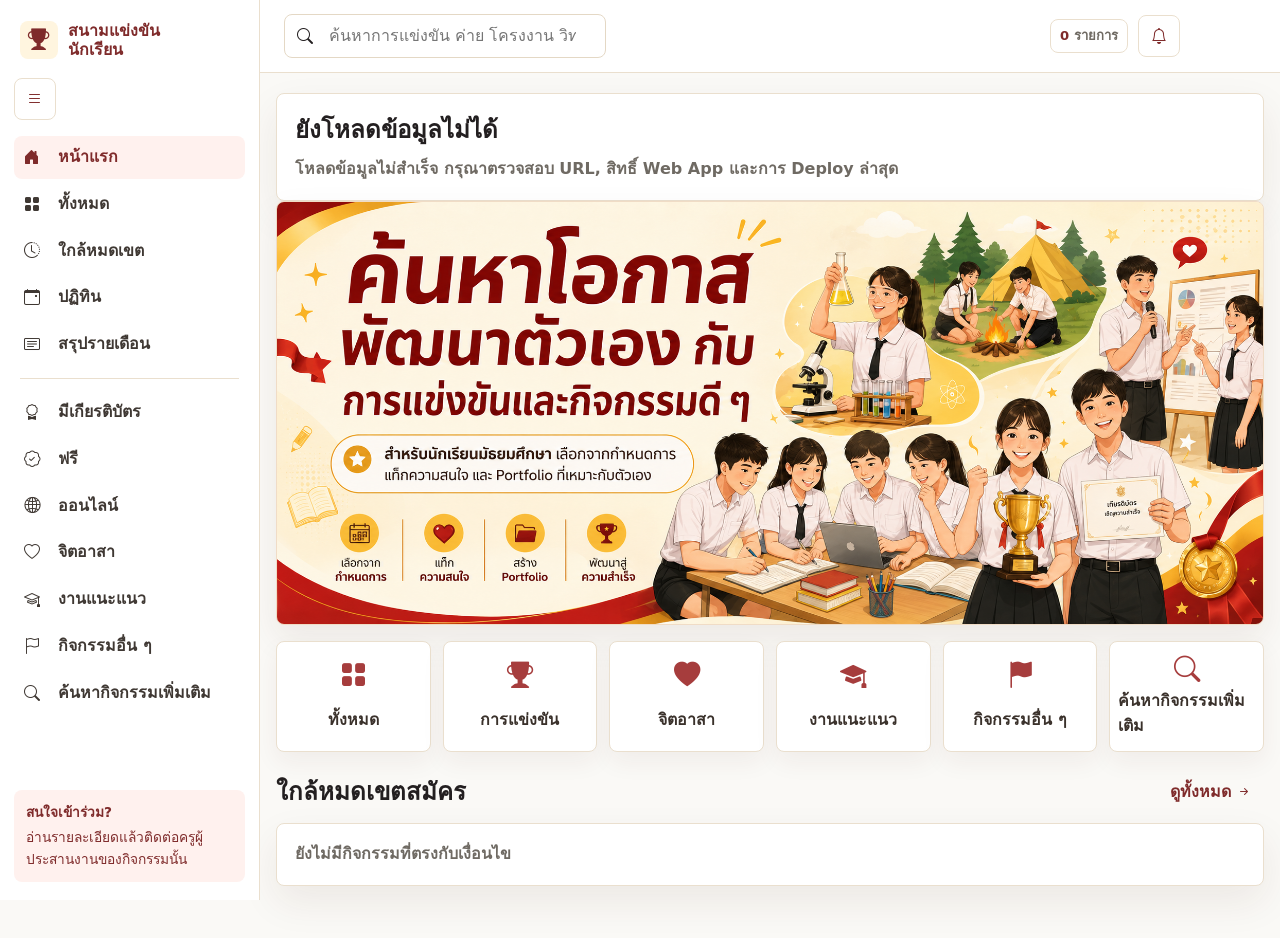
==== docs/index.html @ 552d6676 "Update home banner and event discovery" ====
<!doctype html>
<html lang="th">
<head>
  <meta charset="utf-8">
  <meta name="viewport" content="width=device-width, initial-scale=1">
  <title>สนามแข่งขันนักเรียน</title>
  <link rel="stylesheet" href="https://cdn.jsdelivr.net/npm/bootstrap-icons@1.13.1/font/bootstrap-icons.min.css">
  <link rel="stylesheet" href="style.css?v=20260614-home-banner">
  <script src="script.js?v=20260614-home-banner" defer></script>
</head>
<body>
  <div class="app-shell" id="appShell">
    <aside class="sidebar" aria-label="เมนูหลัก">
      <div class="brand">
        <span class="brand-icon"><i class="bi bi-trophy-fill" aria-hidden="true"></i></span>
        <span class="brand-text">สนามแข่งขัน<br>นักเรียน</span>
      </div>

      <button class="sidebar-collapse icon-only" id="sidebarToggle" type="button" aria-label="ย่อหรือขยายแถบเมนู"><i class="bi bi-list" aria-hidden="true"></i></button>

      <nav class="side-nav">
        <button class="side-item is-active" type="button" data-tab="home">
          <i class="bi bi-house-door-fill" aria-hidden="true"></i><span>หน้าแรก</span>
        </button>
        <button class="side-item" type="button" data-tab="all">
          <i class="bi bi-grid-fill" aria-hidden="true"></i><span>ทั้งหมด</span>
        </button>
        <button class="side-item" type="button" data-tab="deadline">
          <i class="bi bi-clock-history" aria-hidden="true"></i><span>ใกล้หมดเขต</span>
        </button>
        <button class="side-item" type="button" data-tab="calendar">
          <i class="bi bi-calendar-event" aria-hidden="true"></i><span>ปฏิทิน</span>
        </button>
        <button class="side-item" type="button" data-tab="summary">
          <i class="bi bi-card-text" aria-hidden="true"></i><span>สรุปรายเดือน</span>
        </button>

        <div class="side-divider" role="presentation"></div>

        <button class="side-item" type="button" data-side-filter="feature" data-value="มีเกียรติบัตร">
          <i class="bi bi-award" aria-hidden="true"></i><span>มีเกียรติบัตร</span>
        </button>
        <button class="side-item" type="button" data-side-filter="feature" data-value="ฟรี">
          <i class="bi bi-patch-check" aria-hidden="true"></i><span>ฟรี</span>
        </button>
        <button class="side-item" type="button" data-side-filter="feature" data-value="ออนไลน์">
          <i class="bi bi-globe2" aria-hidden="true"></i><span>ออนไลน์</span>
        </button>
        <button class="side-item" type="button" data-side-filter="type" data-value="จิตอาสา">
          <i class="bi bi-heart" aria-hidden="true"></i><span>จิตอาสา</span>
        </button>
        <button class="side-item" type="button" data-side-filter="type" data-value="งานแนะแนว">
          <i class="bi bi-mortarboard" aria-hidden="true"></i><span>งานแนะแนว</span>
        </button>
        <button class="side-item" type="button" data-side-filter="type" data-value="กิจกรรมอื่น ๆ">
          <i class="bi bi-flag" aria-hidden="true"></i><span>กิจกรรมอื่น ๆ</span>
        </button>
        <a class="side-item side-link" href="https://www.camphub.in.th/medical-health/doctor/" target="_blank" rel="noopener">
          <i class="bi bi-search" aria-hidden="true"></i><span>ค้นหากิจกรรมเพิ่มเติม</span>
        </a>
      </nav>

      <div class="sidebar-note">
        <strong>สนใจเข้าร่วม?</strong>
        <span>อ่านรายละเอียดแล้วติดต่อครูผู้ประสานงานของกิจกรรมนั้น</span>
      </div>
    </aside>

    <div class="app-main">
      <header class="topbar">
        <button class="mobile-menu icon-only" id="mobileSidebarToggle" type="button" aria-label="เปิดหรือปิดเมนู"><i class="bi bi-list" aria-hidden="true"></i></button>
        <div class="search-shell">
          <label class="sr-only" for="searchInput">ค้นหา</label>
          <i class="bi bi-search" aria-hidden="true"></i>
          <input id="searchInput" type="search" placeholder="ค้นหาการแข่งขัน ค่าย โครงงาน วิทย์ ภาษาอังกฤษ...">
        </div>
        <div class="top-actions">
          <span class="count-badge"><strong id="totalCount">0</strong><span>รายการ</span></span>
          <button class="icon-button icon-only" type="button" aria-label="แจ้งเตือน"><i class="bi bi-bell" aria-hidden="true"></i></button>
        </div>
      </header>

      <main class="main-content">
        <section class="status-panel" id="loadingPanel" hidden>
          <p>กำลังโหลดข้อมูลกิจกรรม...</p>
        </section>

        <section class="status-panel error-panel" id="errorPanel" hidden>
          <h2>ยังโหลดข้อมูลไม่ได้</h2>
          <p id="errorMessage">กรุณาตรวจสอบ DATA_URL ในไฟล์ docs/script.js</p>
        </section>

        <section class="filter-panel" id="filterPanel" aria-label="ตัวกรองกิจกรรม" hidden>
          <div class="filter-title"><i class="bi bi-funnel" aria-hidden="true"></i>กรองข้อมูล</div>
          <div class="filters">
            <div>
              <label for="typeFilter">ประเภท</label>
              <select id="typeFilter"></select>
            </div>
            <div>
              <label for="categoryFilter">หมวดหมู่</label>
              <select id="categoryFilter"></select>
            </div>
            <div>
              <label for="levelFilter">ระดับชั้น</label>
              <select id="levelFilter"></select>
            </div>
            <div>
              <label for="interestFilter">แท็กความสนใจ</label>
              <select id="interestFilter"></select>
            </div>
            <div>
              <label for="featureFilter">แท็กคุณสมบัติ</label>
              <select id="featureFilter"></select>
            </div>
            <div>
              <label for="portfolioFilter">Portfolio</label>
              <select id="portfolioFilter"></select>
            </div>
            <div>
              <label for="sortSelect">เรียงตาม</label>
              <select id="sortSelect">
                <option value="registerOpenDate">วันเปิดสมัคร</option>
                <option value="registerCloseDate">วันปิดสมัคร</option>
                <option value="submissionDate">วันส่งผลงาน</option>
                <option value="eventStartDate">วันเริ่มแข่งขัน/กิจกรรม</option>
              </select>
            </div>
          </div>

          <div class="toolbar-actions">
            <button class="secondary-button" id="resetFiltersButton" type="button"><i class="bi bi-arrow-counterclockwise" aria-hidden="true"></i>ล้างตัวกรอง</button>
            <p class="result-note" id="resultNote" aria-live="polite"></p>
          </div>
        </section>

        <section class="content-view" id="homeView" aria-label="หน้าแรก"></section>
        <section class="content-view" id="allView" aria-label="รายการกิจกรรมทั้งหมด" hidden></section>
        <section class="content-view" id="deadlineView" aria-label="รายการใกล้หมดเขต" hidden></section>
        <section class="content-view" id="calendarView" aria-label="ปฏิทินกิจกรรม" hidden></section>
        <section class="content-view" id="detailView" aria-label="รายละเอียดกิจกรรม" hidden></section>
        <section class="content-view" id="summaryView" aria-label="สรุปประชาสัมพันธ์" hidden>
          <div class="summary-controls">
            <div class="segmented" role="group" aria-label="ช่วงเวลาสรุป">
              <button class="segment is-active" type="button" data-summary-mode="week">รายสัปดาห์</button>
              <button class="segment" type="button" data-summary-mode="month">รายเดือน</button>
            </div>
            <button class="primary-button" id="copySummaryButton" type="button"><i class="bi bi-clipboard" aria-hidden="true"></i>คัดลอกข้อความประชาสัมพันธ์</button>
          </div>
          <div id="summaryContent"></div>
        </section>
      </main>
    </div>
  </div>

  <div class="toast" id="toast" role="status" aria-live="polite" hidden></div>
</body>
</html>
---- docs/style.css ----
:root {
  color-scheme: light;
  --bg: #faf9f6;
  --surface: #ffffff;
  --surface-soft: #fbfaf7;
  --ink: #231f20;
  --muted: #6f6a63;
  --line: #eadfce;
  --brand: #a63d3d;
  --brand-dark: #7f2b2b;
  --brand-soft: #fff1ee;
  --school-yellow: #d9aa32;
  --school-yellow-soft: #fff7df;
  --green: #2f8d63;
  --green-soft: #eaf7ef;
  --orange: #c88d1b;
  --orange-soft: #fff5df;
  --rose: #c74747;
  --rose-soft: #fff0ee;
  --blue: #3c6f8f;
  --blue-soft: #edf5f8;
  --purple: #c5962c;
  --purple-soft: #fff7df;
  --amber: #a56f0f;
  --shadow: 0 16px 38px rgba(82, 41, 26, 0.08);
}

* {
  box-sizing: border-box;
}

body {
  margin: 0;
  background: var(--bg);
  color: var(--ink);
  font-family: system-ui, -apple-system, BlinkMacSystemFont, "Segoe UI", sans-serif;
  line-height: 1.55;
}

button,
input,
select {
  font: inherit;
}

button {
  cursor: pointer;
}

a {
  color: inherit;
}

.bi {
  color: currentColor;
  line-height: 1;
  margin-right: 0.35rem;
  vertical-align: -0.08em;
}

.icon-only .bi,
.brand-icon .bi,
.quick-icon .bi,
.card-topline > .bi,
.side-item > .bi,
.search-shell > .bi,
.day-markers .bi {
  margin-right: 0;
}

h1,
h2,
h3,
p {
  overflow-wrap: anywhere;
}

.sr-only {
  position: absolute;
  width: 1px;
  height: 1px;
  padding: 0;
  margin: -1px;
  overflow: hidden;
  clip: rect(0, 0, 0, 0);
  white-space: nowrap;
  border: 0;
}

.app-shell {
  min-height: 100vh;
  display: grid;
  grid-template-columns: 260px minmax(0, 1fr);
}

.sidebar {
  position: sticky;
  top: 0;
  height: 100vh;
  display: flex;
  flex-direction: column;
  gap: 16px;
  border-right: 1px solid var(--line);
  background: var(--surface);
  padding: 18px 14px;
  z-index: 20;
}

.brand {
  display: flex;
  align-items: center;
  gap: 10px;
  min-height: 44px;
  padding: 0 6px;
  font-weight: 900;
  line-height: 1.2;
}

.brand-icon {
  display: grid;
  place-items: center;
  width: 38px;
  height: 38px;
  border-radius: 8px;
  background: var(--orange-soft);
  color: var(--brand-dark);
  font-size: 1.35rem;
}

.brand-text {
  color: var(--brand-dark);
}

.sidebar-collapse,
.mobile-menu,
.icon-button {
  width: 42px;
  height: 42px;
  border: 1px solid var(--line);
  border-radius: 8px;
  background: #fff;
  color: var(--brand-dark);
  font-weight: 900;
}

.top-actions {
  display: flex;
  align-items: center;
  justify-content: flex-end;
  gap: 10px;
}

.count-badge {
  display: inline-flex;
  align-items: center;
  gap: 5px;
  min-height: 34px;
  border: 1px solid var(--line);
  border-radius: 8px;
  background: #fff;
  padding: 5px 9px;
  color: var(--muted);
  font-size: 0.82rem;
  font-weight: 900;
}

.count-badge strong {
  color: var(--brand-dark);
}

.sidebar-collapse {
  display: none;
}

.side-nav {
  display: grid;
  gap: 4px;
}

.side-item {
  display: grid;
  grid-template-columns: 24px minmax(0, 1fr);
  align-items: center;
  gap: 10px;
  min-height: 42px;
  border: 0;
  border-radius: 8px;
  background: transparent;
  color: #3f3833;
  padding: 9px 10px;
  text-align: left;
  font-weight: 800;
}

.side-link {
  text-decoration: none;
}

.side-item:hover,
.side-item.is-active {
  background: var(--brand-soft);
  color: var(--brand-dark);
}

.side-divider {
  height: 1px;
  margin: 8px 6px;
  background: var(--line);
}

.sidebar-note {
  margin-top: auto;
  display: grid;
  gap: 4px;
  border-radius: 8px;
  background: var(--brand-soft);
  color: var(--brand-dark);
  padding: 12px;
  font-size: 0.86rem;
}

.app-main {
  min-width: 0;
}

.topbar {
  position: sticky;
  top: 0;
  z-index: 10;
  display: grid;
  grid-template-columns: auto minmax(260px, 560px) auto;
  align-items: center;
  gap: 14px;
  min-height: 72px;
  border-bottom: 1px solid var(--line);
  background: rgba(255, 255, 255, 0.94);
  padding: 14px 24px;
}

.mobile-menu {
  display: none;
}

.search-shell {
  display: grid;
  grid-template-columns: 22px minmax(0, 1fr);
  align-items: center;
  gap: 8px;
  min-height: 44px;
  border: 1px solid #e4d8c5;
  border-radius: 8px;
  background: #fff;
  padding: 0 12px;
}

.search-shell input {
  width: 100%;
  min-height: 40px;
  border: 0;
  outline: 0;
  background: transparent;
  color: var(--ink);
}

.main-content {
  width: min(1160px, calc(100% - 32px));
  margin: 0 auto;
  padding: 20px 0 52px;
}

.filter-panel,
.status-panel,
.empty-state,
.summary-box,
.detail-shell,
.calendar-shell {
  border: 1px solid var(--line);
  border-radius: 8px;
  background: var(--surface);
  box-shadow: var(--shadow);
}

.filter-panel {
  padding: 16px;
  margin-bottom: 16px;
}

.filters {
  display: grid;
  grid-template-columns: repeat(4, minmax(0, 1fr));
  gap: 12px;
}

.filter-title {
  display: flex;
  align-items: center;
  margin-bottom: 12px;
  color: var(--brand-dark);
  font-weight: 900;
}

label {
  display: block;
  margin-bottom: 6px;
  color: #3f3833;
  font-size: 0.86rem;
  font-weight: 900;
}

select,
.filter-panel input {
  width: 100%;
  min-height: 40px;
  border: 1px solid #ded0ba;
  border-radius: 8px;
  background: #fff;
  color: var(--ink);
  padding: 8px 10px;
}

select:focus,
.filter-panel input:focus {
  outline: 3px solid rgba(166, 61, 61, 0.15);
  border-color: var(--brand);
}

.toolbar-actions,
.summary-controls,
.section-heading {
  display: flex;
  align-items: center;
  justify-content: space-between;
  gap: 12px;
  flex-wrap: wrap;
}

.toolbar-actions {
  margin-top: 14px;
}

.result-note {
  margin: 0;
  color: var(--muted);
  font-weight: 800;
}

.content-view {
  min-height: 240px;
}

.hero-panel {
  border: 1px solid #f0dcc6;
  border-radius: 8px;
  background: #fff8e5;
  overflow: hidden;
  box-shadow: 0 14px 34px rgba(82, 41, 26, 0.08);
}

.hero-banner-image {
  display: block;
  width: 100%;
  height: auto;
  object-fit: cover;
}

.hero-copy h1 {
  max-width: 620px;
  margin: 0;
  color: var(--brand-dark);
  font-size: clamp(1.8rem, 4vw, 3.1rem);
  line-height: 1.18;
}

.hero-copy p {
  margin: 12px 0 0;
  color: #6f5b48;
  font-weight: 700;
}

.hero-art {
  justify-self: end;
  width: min(280px, 100%);
  aspect-ratio: 1.25 / 1;
  position: relative;
}

.hero-calendar,
.hero-clock,
.hero-person {
  position: absolute;
  border: 1px solid rgba(166, 61, 61, 0.16);
  border-radius: 8px;
  background: #fff;
  box-shadow: 0 12px 26px rgba(166, 61, 61, 0.12);
}

.hero-calendar {
  left: 6%;
  top: 16%;
  width: 56%;
  height: 58%;
}

.hero-calendar::before {
  content: "";
  display: block;
  height: 18%;
  border-radius: 8px 8px 0 0;
  background: #d9aa32;
}

.hero-clock {
  right: 16%;
  bottom: 13%;
  width: 34%;
  aspect-ratio: 1;
  border-radius: 50%;
}

.hero-clock::before {
  content: "";
  position: absolute;
  left: 50%;
  top: 20%;
  width: 2px;
  height: 30%;
  background: var(--brand);
}

.hero-clock::after {
  content: "";
  position: absolute;
  left: 50%;
  top: 50%;
  width: 26%;
  height: 2px;
  background: var(--brand);
}

.hero-person {
  right: 0;
  top: 8%;
  width: 34%;
  height: 70%;
  background: #f5ded8;
}

.quick-grid {
  display: grid;
  grid-template-columns: repeat(6, minmax(0, 1fr));
  gap: 12px;
  margin: 16px 0 22px;
}

.quick-card {
  min-height: 92px;
  border: 1px solid var(--line);
  border-radius: 8px;
  background: #fff;
  display: grid;
  place-items: center;
  gap: 6px;
  padding: 12px 8px;
  color: #3a312b;
  font-weight: 900;
  text-decoration: none;
  box-shadow: 0 10px 24px rgba(82, 41, 26, 0.06);
}

.quick-card:hover {
  border-color: var(--brand);
  color: var(--brand-dark);
}

.quick-icon {
  font-size: 1.65rem;
  line-height: 1;
  color: var(--brand);
}

.section-heading {
  margin: 8px 0 12px;
}

.section-heading h2,
.detail-title h1,
.calendar-title h1 {
  margin: 0;
}

.section-link {
  border: 0;
  background: transparent;
  color: var(--brand-dark);
  font-weight: 900;
}

.card-grid {
  display: grid;
  grid-template-columns: repeat(4, minmax(0, 1fr));
  gap: 14px;
}

.event-card {
  min-width: 0;
  border: 1px solid var(--line);
  border-radius: 8px;
  background: var(--surface);
  box-shadow: 0 10px 24px rgba(82, 41, 26, 0.06);
  padding: 13px;
}

.event-card[data-open-event] {
  cursor: pointer;
}

.event-card[data-open-event]:hover {
  border-color: #e2b7a6;
  transform: translateY(-1px);
}

.card-topline {
  display: flex;
  align-items: center;
  justify-content: space-between;
  gap: 8px;
  margin-bottom: 10px;
}

.card-title {
  margin: 0 0 6px;
  min-height: 48px;
  font-size: 1rem;
  line-height: 1.35;
}

.card-subtitle,
.mini-meta,
.summary {
  color: var(--muted);
}

.card-subtitle {
  margin: 0 0 10px;
  font-size: 0.88rem;
  font-weight: 700;
}

.mini-meta {
  display: grid;
  grid-template-columns: 1fr 1fr;
  gap: 8px;
  margin: 12px 0;
  font-size: 0.82rem;
}

.mini-meta .bi {
  color: var(--brand);
}

.mini-meta strong {
  display: block;
  color: #3a312b;
}

.pill,
.status-pill,
.chip,
.calendar-label {
  display: inline-flex;
  align-items: center;
  min-height: 26px;
  border-radius: 999px;
  padding: 4px 9px;
  font-size: 0.78rem;
  font-weight: 900;
}

.pill {
  background: var(--brand-soft);
  color: var(--brand-dark);
}

.pill.green {
  background: var(--green-soft);
  color: #08774c;
}

.pill.orange {
  background: var(--orange-soft);
  color: #9a4a05;
}

.status-pill {
  background: #f4eee7;
  color: #5c5148;
}

.status-open {
  background: var(--green-soft);
  color: #08774c;
}

.status-closing {
  background: var(--orange-soft);
  color: #9a4a05;
}

.status-upcoming {
  background: var(--school-yellow-soft);
  color: #7a4f08;
}

.status-closed {
  background: #f4eee7;
  color: #6f5b48;
}

.status-done {
  background: var(--rose-soft);
  color: #b42328;
}

.chip-row {
  display: flex;
  flex-wrap: wrap;
  gap: 6px;
}

.chip {
  border: 1px solid var(--line);
  background: var(--surface-soft);
  color: #5d5048;
}

.card-actions {
  display: flex;
  flex-wrap: wrap;
  gap: 8px;
  margin-top: 12px;
}

.primary-button,
.secondary-button,
.copy-button,
.link-button,
.segment {
  min-height: 40px;
  border: 1px solid var(--line);
  border-radius: 8px;
  background: #fff;
  color: var(--ink);
  display: inline-flex;
  align-items: center;
  justify-content: center;
  gap: 6px;
  padding: 8px 12px;
  font-weight: 900;
  text-decoration: none;
}

.primary-button,
.segment.is-active {
  border-color: var(--brand);
  background: var(--brand);
  color: #fff;
}

.copy-button {
  background: var(--orange-soft);
  border-color: #f1d28d;
  color: #7a4f08;
}

.link-button:hover,
.secondary-button:hover,
.copy-button:hover,
.segment:hover {
  border-color: var(--brand);
}

.status-panel,
.empty-state {
  padding: 18px;
}

.status-panel p,
.empty-state p {
  margin: 0;
  color: var(--muted);
  font-weight: 800;
}

.error-panel h2 {
  margin: 0 0 8px;
}

.detail-shell {
  overflow: hidden;
}

.detail-hero {
  display: grid;
  grid-template-columns: minmax(0, 1fr) 340px;
  gap: 22px;
  padding: 22px;
}

.detail-title {
  display: grid;
  gap: 12px;
}

.poster-frame {
  width: 100%;
  aspect-ratio: 4 / 3;
  border: 1px solid var(--line);
  border-radius: 8px;
  background: var(--brand-soft);
  overflow: hidden;
}

.poster-frame img {
  width: 100%;
  height: 100%;
  display: block;
  object-fit: cover;
}

.poster-placeholder {
  width: 100%;
  height: 100%;
  display: grid;
  place-items: center;
  padding: 18px;
  color: var(--brand-dark);
  text-align: center;
  font-weight: 900;
}

.detail-meta {
  display: grid;
  grid-template-columns: repeat(2, minmax(0, 1fr));
  gap: 10px;
  margin-top: 14px;
}

.meta-tile {
  border: 1px solid var(--line);
  border-radius: 8px;
  background: var(--surface-soft);
  padding: 12px;
}

.meta-tile span {
  display: block;
  color: var(--muted);
  font-size: 0.82rem;
  font-weight: 800;
}

.meta-tile strong {
  display: block;
  margin-top: 4px;
}

.detail-section {
  border-top: 1px solid var(--line);
  padding: 20px 22px;
}

.detail-section h2 {
  margin: 0 0 12px;
}

.summary {
  margin: 0;
}

.calendar-shell {
  width: min(520px, 100%);
  margin: 0 auto;
  padding: 18px;
}

.calendar-top {
  display: flex;
  align-items: center;
  justify-content: space-between;
  gap: 12px;
  margin-bottom: 14px;
}

.calendar-title {
  text-align: center;
}

.calendar-title h1 {
  font-size: 1.15rem;
}

.calendar-title p {
  margin: 4px 0 0;
  color: var(--muted);
  font-weight: 800;
}

.calendar-nav {
  display: flex;
  gap: 8px;
}

.calendar-nav button,
.calendar-back {
  width: 38px;
  height: 38px;
  border: 1px solid var(--line);
  border-radius: 8px;
  background: #fff;
  font-weight: 900;
}

.calendar-weekdays,
.calendar-grid {
  display: grid;
  grid-template-columns: repeat(7, minmax(0, 1fr));
}

.calendar-weekdays {
  color: #6f5b48;
  font-size: 0.82rem;
  font-weight: 900;
  text-align: center;
  margin-bottom: 6px;
}

.weekday.is-sunday {
  color: var(--brand);
}

.calendar-day-button {
  position: relative;
  min-height: 44px;
  border: 0;
  border-radius: 8px;
  background: transparent;
  color: var(--ink);
  font-weight: 900;
}

.calendar-day-button.is-muted {
  color: #a0a8b8;
}

.calendar-day-button.is-today {
  outline: 2px solid var(--brand);
}

.calendar-day-button.is-selected {
  background: var(--brand);
  color: #fff;
}

.day-markers {
  position: absolute;
  left: 50%;
  bottom: 5px;
  display: flex;
  gap: 3px;
  transform: translateX(-50%);
}

.marker {
  width: 5px;
  height: 5px;
  border-radius: 50%;
  background: var(--blue);
}

.marker-open {
  background: var(--green);
}

.marker-close {
  background: var(--rose);
}

.marker-submit {
  background: var(--orange);
}

.marker-event {
  background: var(--purple);
}

.marker-end {
  background: var(--blue);
}

.calendar-legend,
.selected-day-list {
  border: 1px solid var(--line);
  border-radius: 8px;
  background: #fff;
  padding: 12px;
  margin-top: 14px;
}

.legend-row {
  display: flex;
  align-items: center;
  gap: 8px;
  min-height: 28px;
  color: #3f3833;
  font-size: 0.88rem;
  font-weight: 800;
}

.selected-day-list h2 {
  margin: 0 0 10px;
  font-size: 1rem;
}

.calendar-event-row {
  display: grid;
  gap: 3px;
  border-top: 1px solid var(--line);
  padding: 10px 0;
}

.calendar-event-row:first-of-type {
  border-top: 0;
}

.calendar-label {
  width: max-content;
}

.calendar-label.marker-open {
  background: var(--green-soft);
  color: #08774c;
}

.calendar-label.marker-close {
  background: var(--rose-soft);
  color: #b42328;
}

.calendar-label.marker-submit {
  background: var(--orange-soft);
  color: #9a4a05;
}

.calendar-label.marker-event {
  background: var(--purple-soft);
  color: var(--brand-dark);
}

.calendar-label.marker-end {
  background: var(--blue-soft);
  color: #315c74;
}

.summary-controls {
  margin-bottom: 14px;
}

.segmented {
  display: flex;
  gap: 6px;
}

.summary-box {
  display: grid;
  gap: 14px;
  padding: 18px;
}

.summary-box h2 {
  margin: 0;
}

.summary-text {
  white-space: pre-wrap;
  margin: 0;
  color: #3f3833;
  font-weight: 650;
}

.toast {
  position: fixed;
  right: 16px;
  bottom: 16px;
  width: min(340px, calc(100% - 32px));
  border-radius: 8px;
  background: var(--ink);
  color: #fff;
  padding: 12px 14px;
  box-shadow: var(--shadow);
  font-weight: 900;
  z-index: 60;
}

.app-shell.is-sidebar-collapsed {
  grid-template-columns: 84px minmax(0, 1fr);
}

.app-shell.is-sidebar-collapsed .sidebar {
  align-items: center;
}

.app-shell.is-sidebar-collapsed .brand-text,
.app-shell.is-sidebar-collapsed .side-item span:last-child,
.app-shell.is-sidebar-collapsed .sidebar-note {
  display: none;
}

.app-shell.is-sidebar-collapsed .side-item {
  grid-template-columns: 1fr;
  justify-items: center;
}

.app-shell.is-sidebar-collapsed .sidebar-collapse {
  display: block;
}

@media (min-width: 981px) {
  .sidebar-collapse {
    display: block;
  }
}

@media (max-width: 1120px) {
  .filters,
  .card-grid {
    grid-template-columns: repeat(3, minmax(0, 1fr));
  }

  .quick-grid {
    grid-template-columns: repeat(3, minmax(0, 1fr));
  }
}

@media (max-width: 900px) {
  .app-shell {
    grid-template-columns: 1fr;
  }

  .sidebar {
    position: fixed;
    left: 0;
    top: 0;
    width: min(280px, calc(100vw - 42px));
    transform: translateX(-105%);
    transition: transform 180ms ease;
  }

  .app-shell.is-sidebar-open .sidebar {
    transform: translateX(0);
  }

  .mobile-menu {
    display: inline-grid;
    place-items: center;
  }

  .topbar {
    grid-template-columns: auto minmax(0, 1fr) auto;
    padding: 12px 16px;
  }

  .main-content {
    width: min(100% - 24px, 1160px);
  }

  .filters,
  .card-grid {
    grid-template-columns: repeat(2, minmax(0, 1fr));
  }

  .detail-hero {
    grid-template-columns: 1fr;
  }
}

@media (max-width: 640px) {
  .topbar {
    gap: 8px;
  }

  .search-shell {
    min-width: 0;
  }

  .hero-panel {
    grid-template-columns: 1fr;
    padding: 0;
  }

  .hero-art {
    justify-self: center;
  }

  .quick-grid,
  .filters,
  .card-grid,
  .detail-meta {
    grid-template-columns: 1fr;
  }

  .mini-meta {
    grid-template-columns: 1fr;
  }

  .calendar-shell {
    padding: 14px;
  }
}
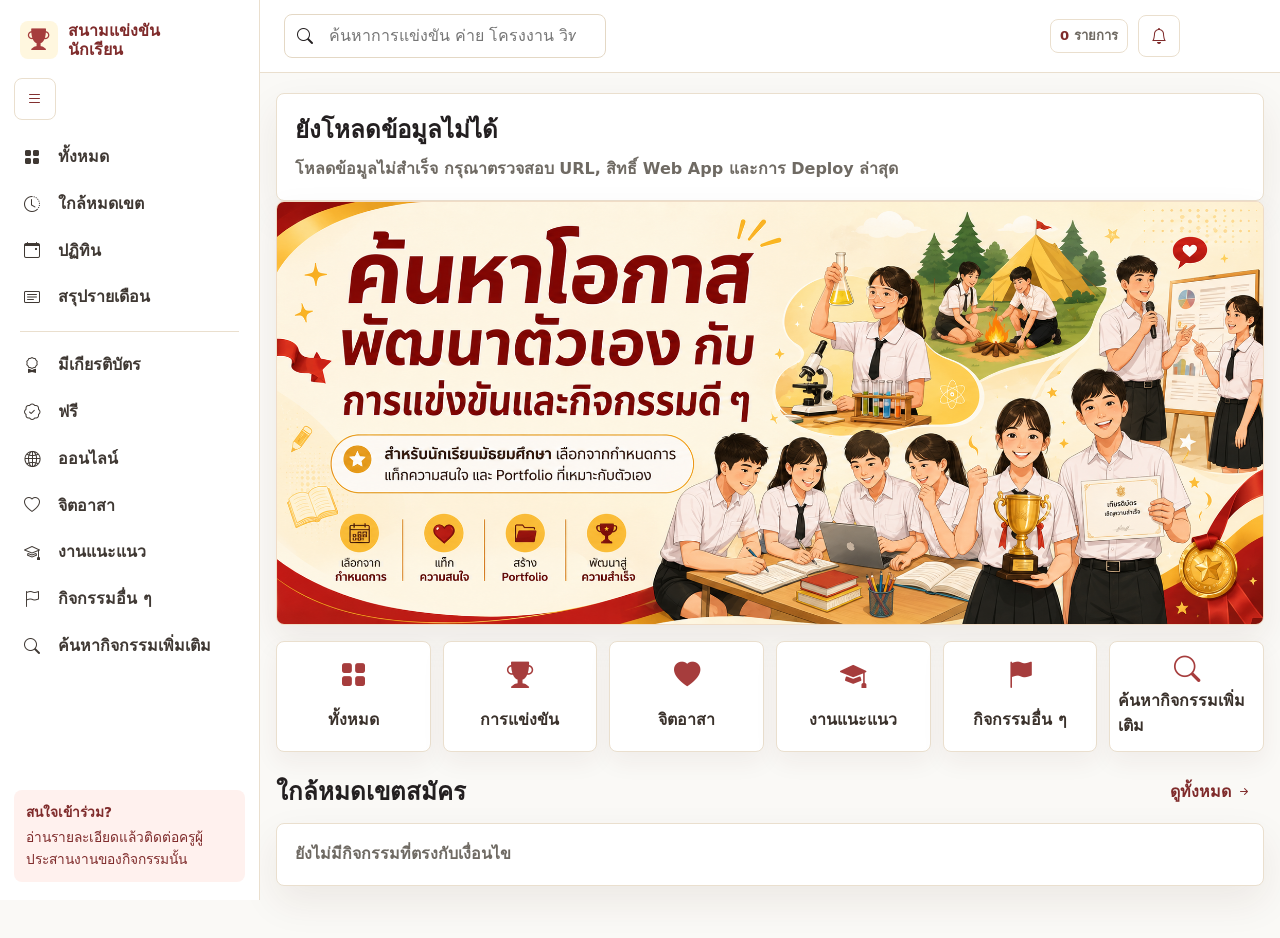
==== commit 38d41ab6: "Improve event cards and browser navigation" ====
--- a/docs/index.html
+++ b/docs/index.html
@@ -5,23 +5,20 @@
   <meta name="viewport" content="width=device-width, initial-scale=1">
   <title>สนามแข่งขันนักเรียน</title>
   <link rel="stylesheet" href="https://cdn.jsdelivr.net/npm/bootstrap-icons@1.13.1/font/bootstrap-icons.min.css">
-  <link rel="stylesheet" href="style.css?v=20260614-home-banner">
-  <script src="script.js?v=20260614-home-banner" defer></script>
+  <link rel="stylesheet" href="style.css?v=20260615-card-history">
+  <script src="script.js?v=20260615-card-history" defer></script>
 </head>
 <body>
   <div class="app-shell" id="appShell">
     <aside class="sidebar" aria-label="เมนูหลัก">
-      <div class="brand">
+      <button class="brand" type="button" data-tab="home" aria-label="กลับหน้าแรก">
         <span class="brand-icon"><i class="bi bi-trophy-fill" aria-hidden="true"></i></span>
         <span class="brand-text">สนามแข่งขัน<br>นักเรียน</span>
-      </div>
+      </button>
 
       <button class="sidebar-collapse icon-only" id="sidebarToggle" type="button" aria-label="ย่อหรือขยายแถบเมนู"><i class="bi bi-list" aria-hidden="true"></i></button>
 
       <nav class="side-nav">
-        <button class="side-item is-active" type="button" data-tab="home">
-          <i class="bi bi-house-door-fill" aria-hidden="true"></i><span>หน้าแรก</span>
-        </button>
         <button class="side-item" type="button" data-tab="all">
           <i class="bi bi-grid-fill" aria-hidden="true"></i><span>ทั้งหมด</span>
         </button>
--- a/docs/style.css
+++ b/docs/style.css
@@ -110,10 +110,22 @@
   display: flex;
   align-items: center;
   gap: 10px;
+  width: 100%;
+  border: 0;
+  background: transparent;
+  color: inherit;
   min-height: 44px;
   padding: 0 6px;
   font-weight: 900;
   line-height: 1.2;
+  text-align: left;
+  cursor: pointer;
+}
+
+.brand:hover .brand-icon,
+.brand.is-active .brand-icon {
+  background: var(--school-yellow-soft);
+  color: var(--brand);
 }
 
 .brand-icon {
@@ -510,6 +522,10 @@
   padding: 13px;
 }
 
+.card-content {
+  min-width: 0;
+}
+
 .event-card[data-open-event] {
   cursor: pointer;
 }
@@ -517,6 +533,99 @@
 .event-card[data-open-event]:hover {
   border-color: #e2b7a6;
   transform: translateY(-1px);
+}
+
+.media-event-card {
+  display: flex;
+  flex-direction: column;
+  padding: 0;
+  overflow: hidden;
+  background: linear-gradient(180deg, #fff8e5 0%, #fffdf9 100%);
+}
+
+.event-card-media {
+  position: relative;
+  width: 100%;
+  height: 152px;
+  overflow: hidden;
+  background: linear-gradient(135deg, var(--brand-soft), var(--school-yellow-soft));
+}
+
+.event-card-media::after {
+  content: "";
+  position: absolute;
+  inset: auto 0 0;
+  height: 32px;
+  background: linear-gradient(180deg, rgba(255, 248, 229, 0) 0%, rgba(255, 248, 229, 0.88) 100%);
+}
+
+.event-card-media img {
+  width: 100%;
+  height: 100%;
+  display: block;
+  object-fit: cover;
+  object-position: center 28%;
+}
+
+.event-card-media.is-placeholder,
+.event-card-placeholder {
+  display: block;
+  width: 100%;
+  height: 100%;
+  background:
+    linear-gradient(135deg, rgba(166, 61, 61, 0.16), rgba(217, 170, 50, 0.28)),
+    radial-gradient(circle at 24% 24%, rgba(255, 255, 255, 0.72), rgba(255, 255, 255, 0) 42%);
+}
+
+.media-event-card .card-content {
+  position: relative;
+  flex: 1;
+  width: 100%;
+  margin-top: -28px;
+  padding: 14px;
+  padding-top: 42px;
+  background: linear-gradient(180deg, rgba(255, 248, 229, 0.96) 0%, #fffdf9 44%);
+}
+
+.media-event-card .card-content::before {
+  content: "";
+  position: absolute;
+  left: 0;
+  right: 0;
+  bottom: 100%;
+  height: 34px;
+  background: linear-gradient(180deg, rgba(255, 248, 229, 0) 0%, rgba(255, 248, 229, 0.96) 100%);
+  pointer-events: none;
+}
+
+.media-event-card .card-title {
+  min-height: 0;
+  color: var(--ink);
+}
+
+.media-event-card .card-subtitle,
+.media-event-card .mini-meta {
+  color: #675a4c;
+}
+
+.media-event-card .mini-meta strong {
+  color: #3a312b;
+}
+
+.media-event-card .mini-meta .bi,
+.media-event-card .card-topline > .bi {
+  color: var(--brand);
+}
+
+.media-event-card .chip {
+  border-color: #ead7b5;
+  background: rgba(255, 255, 255, 0.62);
+  color: #5d5048;
+}
+
+.media-event-card .copy-button {
+  border-color: #efca7c;
+  background: #fff7df;
 }
 
 .card-topline {
@@ -701,8 +810,9 @@
 
 .detail-hero {
   display: grid;
-  grid-template-columns: minmax(0, 1fr) 340px;
+  grid-template-columns: minmax(280px, 0.95fr) minmax(0, 1.05fr);
   gap: 22px;
+  align-items: start;
   padding: 22px;
 }
 
@@ -713,10 +823,12 @@
 
 .poster-frame {
   width: 100%;
-  aspect-ratio: 4 / 3;
+  min-height: 420px;
+  aspect-ratio: 4 / 5;
   border: 1px solid var(--line);
   border-radius: 8px;
-  background: var(--brand-soft);
+  background: #fff;
+  box-shadow: 0 16px 38px rgba(82, 41, 26, 0.1);
   overflow: hidden;
 }
 
@@ -724,7 +836,7 @@
   width: 100%;
   height: 100%;
   display: block;
-  object-fit: cover;
+  object-fit: contain;
 }
 
 .poster-placeholder {
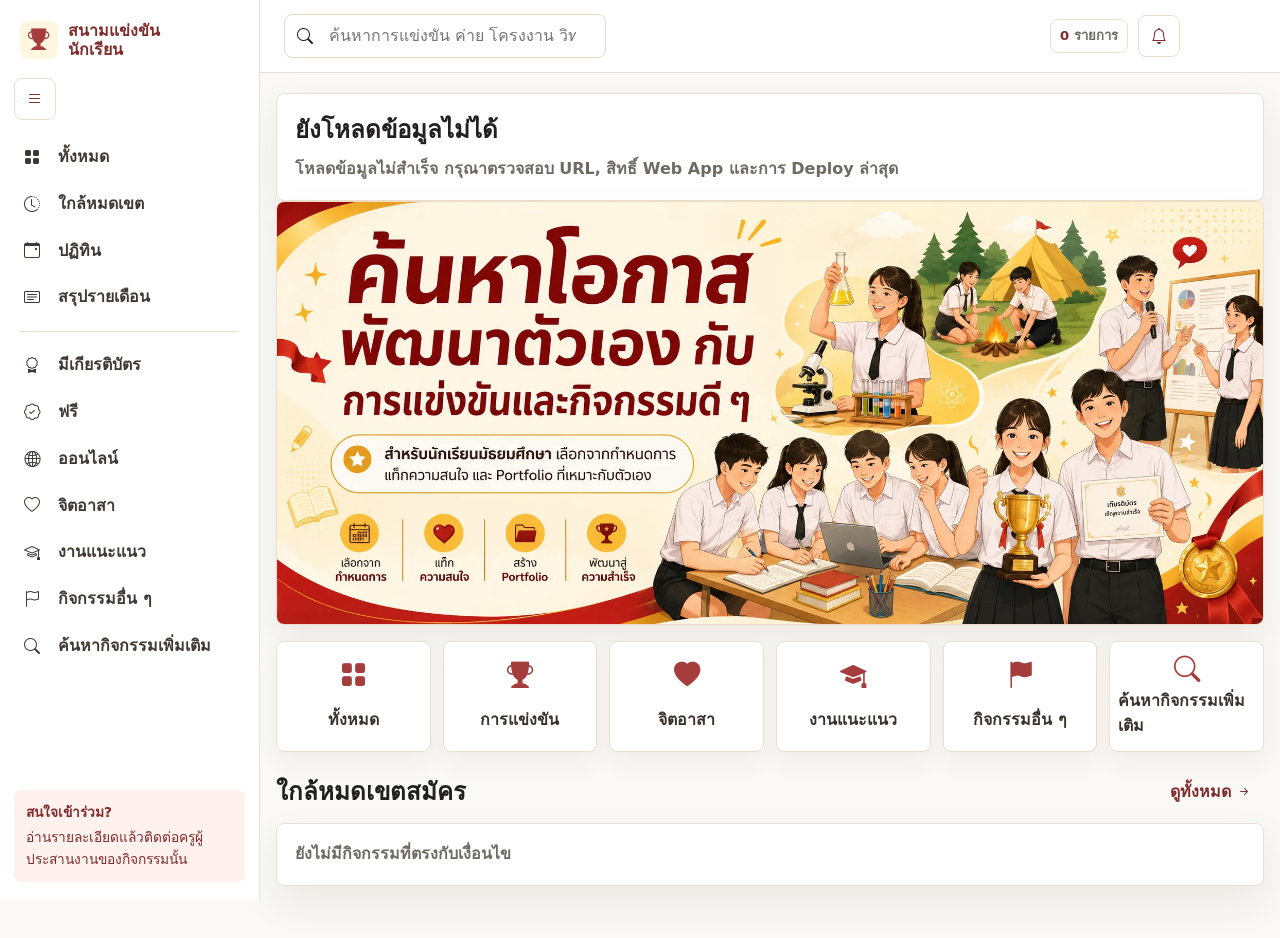
==== commit 7d2b8919: "Improve image loading fallbacks" ====
--- a/docs/index.html
+++ b/docs/index.html
@@ -5,8 +5,8 @@
   <meta name="viewport" content="width=device-width, initial-scale=1">
   <title>สนามแข่งขันนักเรียน</title>
   <link rel="stylesheet" href="https://cdn.jsdelivr.net/npm/bootstrap-icons@1.13.1/font/bootstrap-icons.min.css">
-  <link rel="stylesheet" href="style.css?v=20260615-card-history">
-  <script src="script.js?v=20260615-card-history" defer></script>
+  <link rel="stylesheet" href="style.css?v=20260616-image-fallback">
+  <script src="script.js?v=20260616-image-fallback" defer></script>
 </head>
 <body>
   <div class="app-shell" id="appShell">
--- a/docs/style.css
+++ b/docs/style.css
@@ -375,6 +375,10 @@
   object-fit: cover;
 }
 
+.hero-panel picture {
+  display: block;
+}
+
 .hero-copy h1 {
   max-width: 620px;
   margin: 0;
@@ -557,9 +561,13 @@
   inset: auto 0 0;
   height: 32px;
   background: linear-gradient(180deg, rgba(255, 248, 229, 0) 0%, rgba(255, 248, 229, 0.88) 100%);
-}
-
-.event-card-media img {
+  z-index: 2;
+  pointer-events: none;
+}
+
+.event-card-media .managed-image {
+  position: absolute;
+  inset: 0;
   width: 100%;
   height: 100%;
   display: block;
@@ -567,14 +575,69 @@
   object-position: center 28%;
 }
 
-.event-card-media.is-placeholder,
-.event-card-placeholder {
-  display: block;
-  width: 100%;
-  height: 100%;
+.image-frame {
+  position: relative;
+  overflow: hidden;
+}
+
+.managed-image {
+  opacity: 0;
+  transition: opacity 180ms ease;
+}
+
+.image-frame.is-loaded .managed-image {
+  opacity: 1;
+}
+
+.image-fallback {
+  position: absolute;
+  inset: 0;
+  z-index: 3;
+  display: flex;
+  flex-direction: column;
+  align-items: center;
+  justify-content: center;
+  gap: 7px;
+  padding: 14px;
   background:
     linear-gradient(135deg, rgba(166, 61, 61, 0.16), rgba(217, 170, 50, 0.28)),
     radial-gradient(circle at 24% 24%, rgba(255, 255, 255, 0.72), rgba(255, 255, 255, 0) 42%);
+  color: var(--brand-dark);
+  text-align: center;
+  font-size: 0.82rem;
+  font-weight: 900;
+  line-height: 1.35;
+  transition: opacity 160ms ease, visibility 160ms ease;
+}
+
+.image-frame.is-loaded .image-fallback {
+  opacity: 0;
+  visibility: hidden;
+}
+
+.image-frame.is-error .image-fallback {
+  background:
+    linear-gradient(135deg, rgba(166, 61, 61, 0.18), rgba(217, 170, 50, 0.22)),
+    repeating-linear-gradient(135deg, rgba(255, 255, 255, 0.36) 0 8px, rgba(255, 255, 255, 0.14) 8px 16px);
+}
+
+.image-frame.is-slow .image-fallback {
+  color: #7a4f08;
+}
+
+.image-fallback-icon {
+  display: grid;
+  place-items: center;
+  width: 34px;
+  height: 34px;
+  border-radius: 8px;
+  background: rgba(255, 255, 255, 0.68);
+  color: var(--brand);
+  font-size: 1.2rem;
+}
+
+.image-fallback-icon .bi {
+  margin-right: 0;
 }
 
 .media-event-card .card-content {
@@ -832,22 +895,21 @@
   overflow: hidden;
 }
 
-.poster-frame img {
+.poster-frame .managed-image {
+  position: absolute;
+  inset: 0;
   width: 100%;
   height: 100%;
   display: block;
   object-fit: contain;
-}
-
-.poster-placeholder {
-  width: 100%;
-  height: 100%;
-  display: grid;
-  place-items: center;
-  padding: 18px;
-  color: var(--brand-dark);
-  text-align: center;
-  font-weight: 900;
+  background: #fff;
+}
+
+.poster-frame .image-fallback {
+  background:
+    linear-gradient(135deg, rgba(166, 61, 61, 0.08), rgba(217, 170, 50, 0.16)),
+    #fffdf9;
+  font-size: 0.95rem;
 }
 
 .detail-meta {
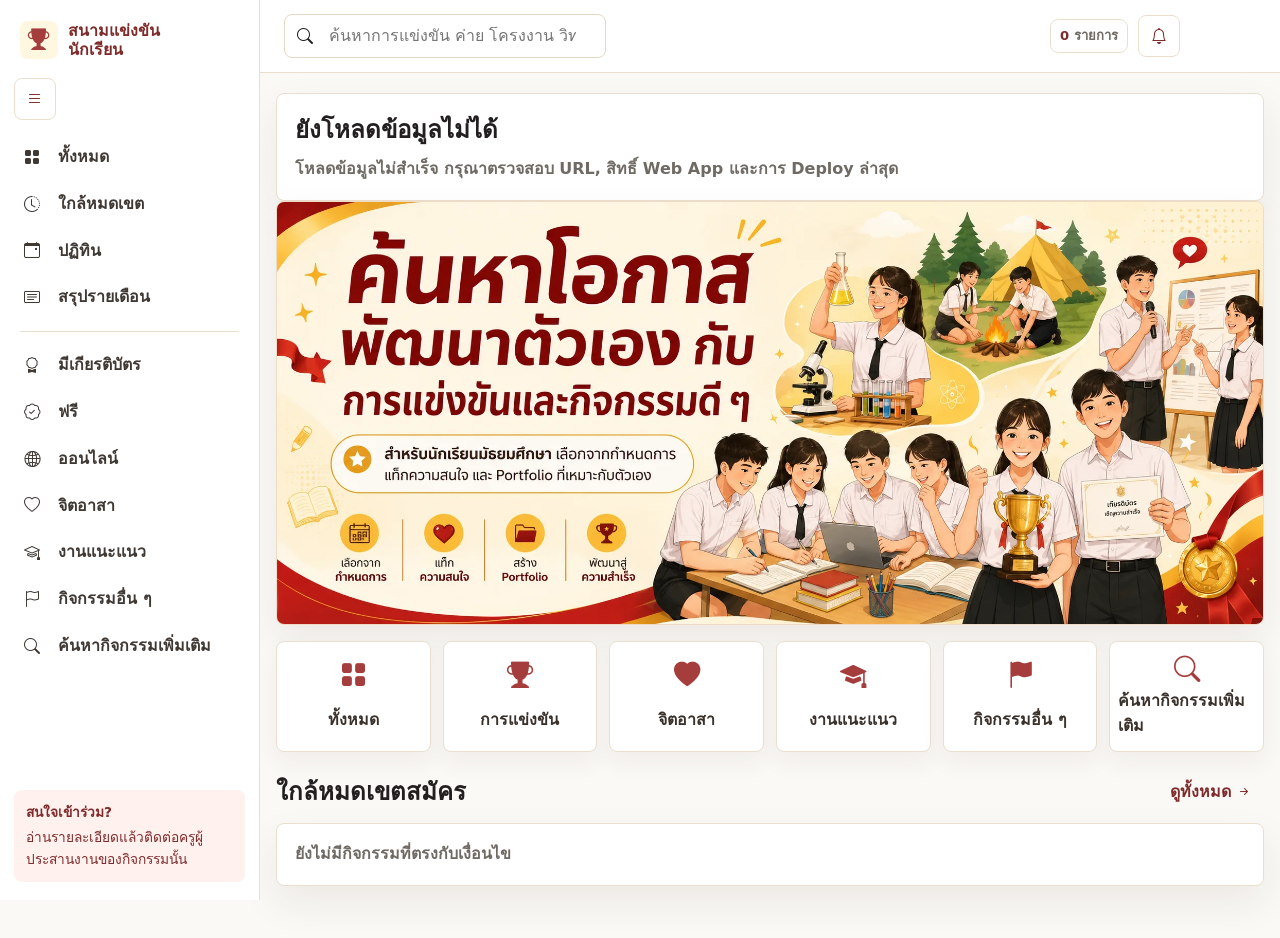
==== commit 5f0a463e: "Limit card fade to lower image band" ====
--- a/docs/index.html
+++ b/docs/index.html
@@ -5,8 +5,8 @@
   <meta name="viewport" content="width=device-width, initial-scale=1">
   <title>สนามแข่งขันนักเรียน</title>
   <link rel="stylesheet" href="https://cdn.jsdelivr.net/npm/bootstrap-icons@1.13.1/font/bootstrap-icons.min.css">
-  <link rel="stylesheet" href="style.css?v=20260616-image-fallback">
-  <script src="script.js?v=20260616-image-fallback" defer></script>
+  <link rel="stylesheet" href="style.css?v=20260616-card-fade-band">
+  <script src="script.js?v=20260616-card-fade-band" defer></script>
 </head>
 <body>
   <div class="app-shell" id="appShell">
--- a/docs/style.css
+++ b/docs/style.css
@@ -550,7 +550,7 @@
 .event-card-media {
   position: relative;
   width: 100%;
-  height: 152px;
+  height: 188px;
   overflow: hidden;
   background: linear-gradient(135deg, var(--brand-soft), var(--school-yellow-soft));
 }
@@ -559,8 +559,13 @@
   content: "";
   position: absolute;
   inset: auto 0 0;
-  height: 32px;
-  background: linear-gradient(180deg, rgba(255, 248, 229, 0) 0%, rgba(255, 248, 229, 0.88) 100%);
+  height: 60px;
+  background: linear-gradient(
+    180deg,
+    rgba(255, 248, 229, 0) 0%,
+    rgba(255, 248, 229, 0.54) 55%,
+    rgba(255, 248, 229, 0.96) 100%
+  );
   z-index: 2;
   pointer-events: none;
 }
@@ -644,21 +649,20 @@
   position: relative;
   flex: 1;
   width: 100%;
-  margin-top: -28px;
+  margin-top: -60px;
   padding: 14px;
-  padding-top: 42px;
-  background: linear-gradient(180deg, rgba(255, 248, 229, 0.96) 0%, #fffdf9 44%);
+  padding-top: 24px;
+  background: linear-gradient(
+    180deg,
+    rgba(255, 248, 229, 0) 0,
+    rgba(255, 248, 229, 0.66) 34px,
+    rgba(255, 248, 229, 0.98) 60px,
+    #fffdf9 150px
+  );
 }
 
 .media-event-card .card-content::before {
-  content: "";
-  position: absolute;
-  left: 0;
-  right: 0;
-  bottom: 100%;
-  height: 34px;
-  background: linear-gradient(180deg, rgba(255, 248, 229, 0) 0%, rgba(255, 248, 229, 0.96) 100%);
-  pointer-events: none;
+  content: none;
 }
 
 .media-event-card .card-title {
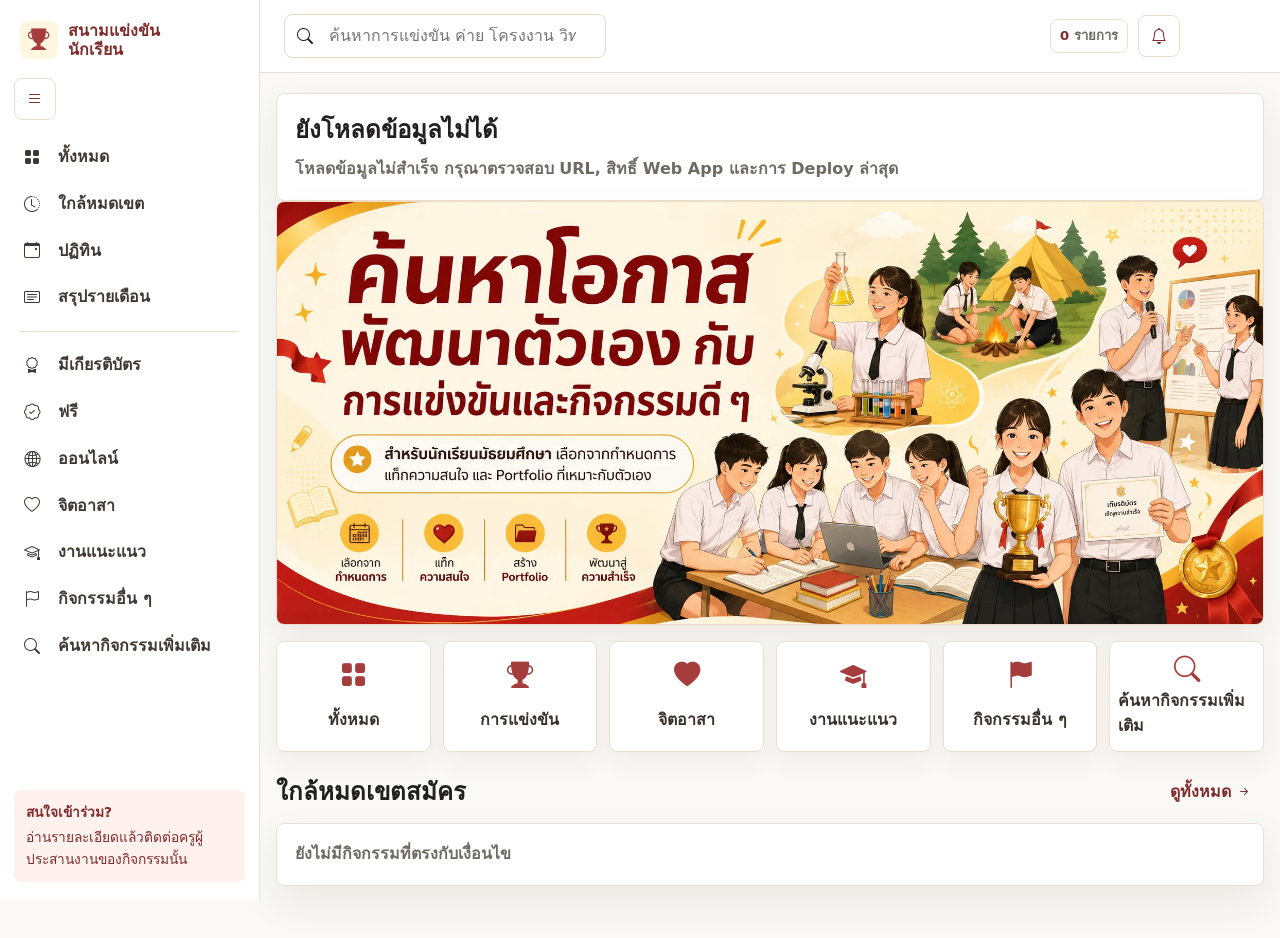
==== commit ca0f2cf3: "Add manual closed event status" ====
--- a/docs/index.html
+++ b/docs/index.html
@@ -5,8 +5,8 @@
   <meta name="viewport" content="width=device-width, initial-scale=1">
   <title>สนามแข่งขันนักเรียน</title>
   <link rel="stylesheet" href="https://cdn.jsdelivr.net/npm/bootstrap-icons@1.13.1/font/bootstrap-icons.min.css">
-  <link rel="stylesheet" href="style.css?v=20260616-card-fade-band">
-  <script src="script.js?v=20260616-card-fade-band" defer></script>
+  <link rel="stylesheet" href="style.css?v=20260617-is-closed">
+  <script src="script.js?v=20260617-is-closed" defer></script>
 </head>
 <body>
   <div class="app-shell" id="appShell">
--- a/docs/style.css
+++ b/docs/style.css
@@ -767,6 +767,12 @@
   color: #9a4a05;
 }
 
+.pill.closed,
+.status-manual-closed {
+  background: var(--rose-soft);
+  color: #b42328;
+}
+
 .status-pill {
   background: #f4eee7;
   color: #5c5148;
